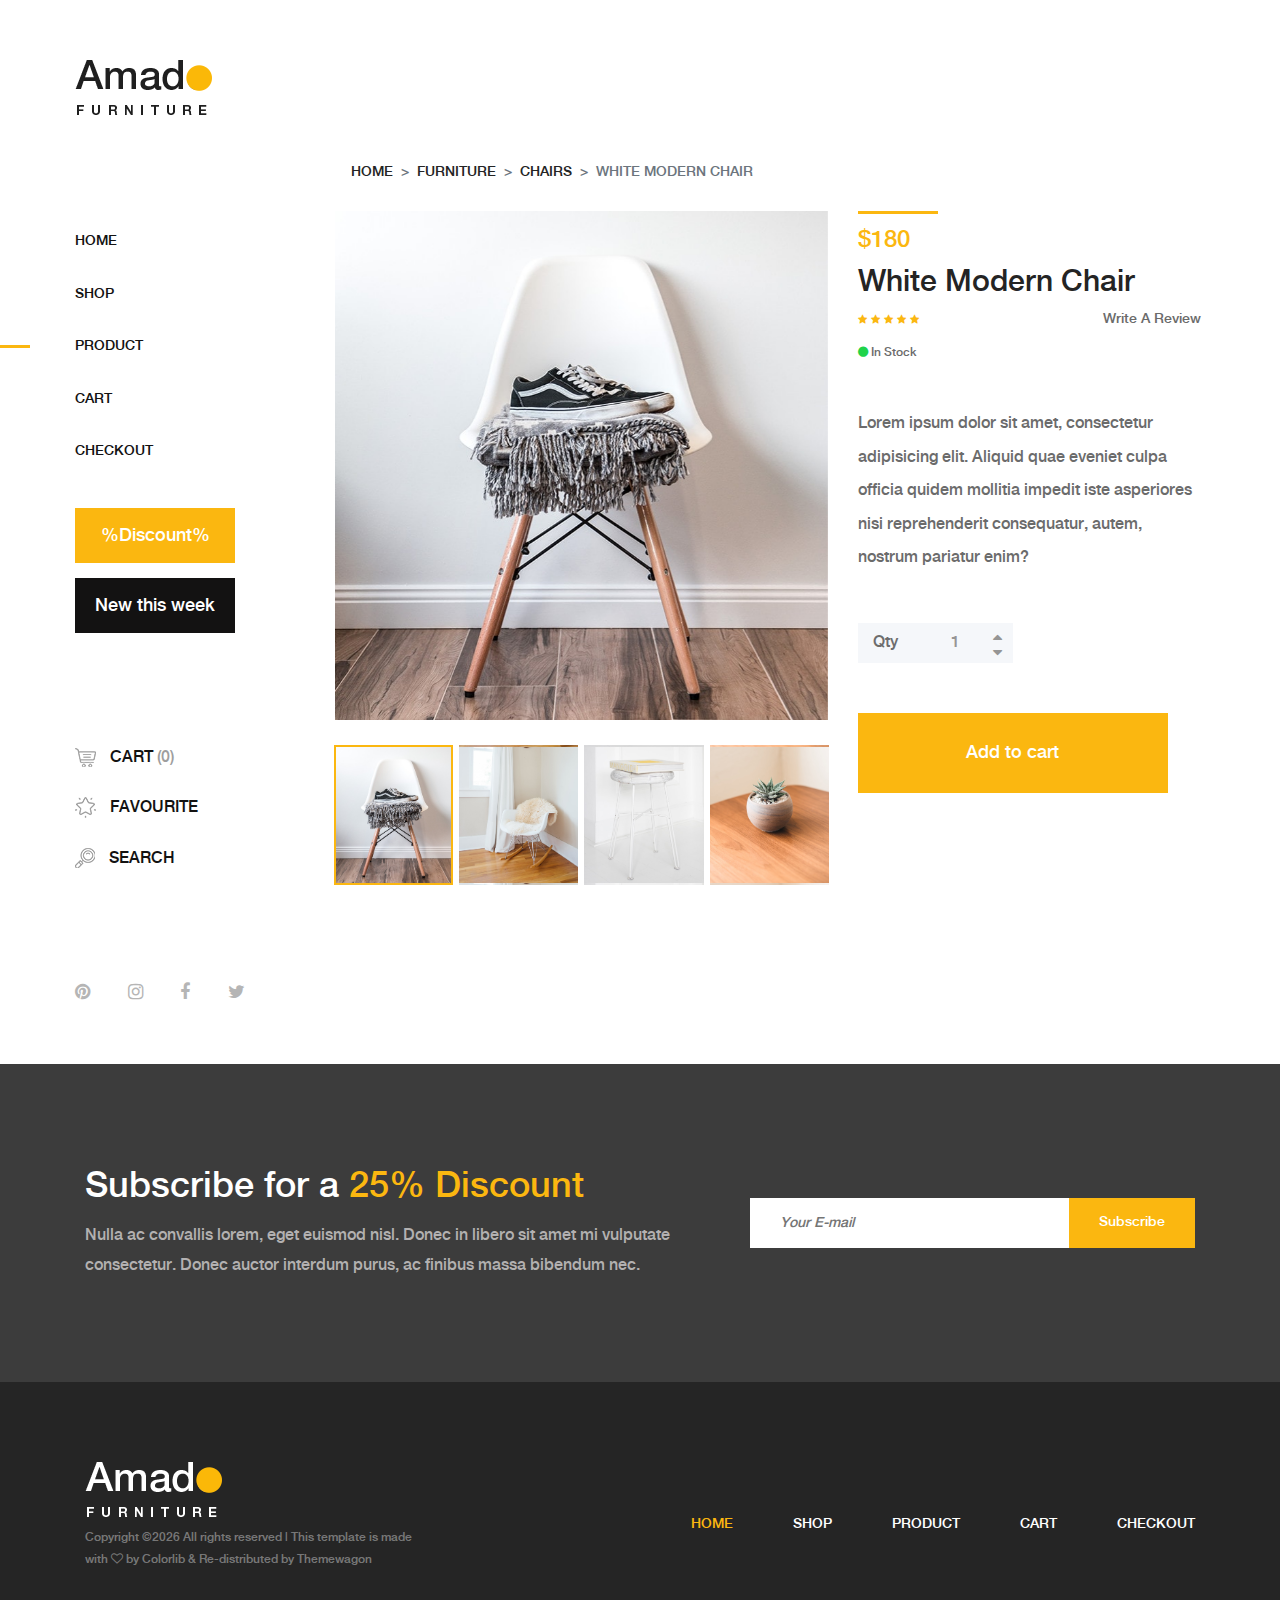
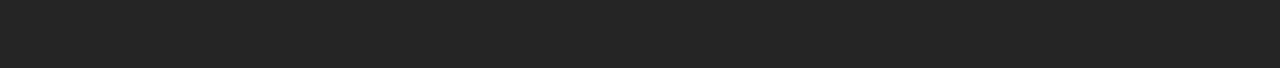
==== www/product-details.html @ fb623003 "push basetemplate" ====
<!DOCTYPE html>
<html lang="en">

<head>
    <meta charset="UTF-8">
    <meta name="description" content="">
    <meta http-equiv="X-UA-Compatible" content="IE=edge">
    <meta name="viewport" content="width=device-width, initial-scale=1, shrink-to-fit=no">
    <!-- The above 4 meta tags *must* come first in the head; any other head content must come *after* these tags -->

    <!-- Title  -->
    <title>Amado - Furniture Ecommerce Template | Product Details</title>

    <!-- Favicon  -->
    <link rel="icon" href="img/core-img/favicon.ico">

    <!-- Core Style CSS -->
    <link rel="stylesheet" href="css/core-style.css">
    <link rel="stylesheet" href="style.css">

</head>

<body>
    <!-- Search Wrapper Area Start -->
    <div class="search-wrapper section-padding-100">
        <div class="search-close">
            <i class="fa fa-close" aria-hidden="true"></i>
        </div>
        <div class="container">
            <div class="row">
                <div class="col-12">
                    <div class="search-content">
                        <form action="#" method="get">
                            <input type="search" name="search" id="search" placeholder="Type your keyword...">
                            <button type="submit"><img src="img/core-img/search.png" alt=""></button>
                        </form>
                    </div>
                </div>
            </div>
        </div>
    </div>
    <!-- Search Wrapper Area End -->

    <!-- ##### Main Content Wrapper Start ##### -->
    <div class="main-content-wrapper d-flex clearfix">

        <!-- Mobile Nav (max width 767px)-->
        <div class="mobile-nav">
            <!-- Navbar Brand -->
            <div class="amado-navbar-brand">
                <a href="index.html"><img src="img/core-img/logo.png" alt=""></a>
            </div>
            <!-- Navbar Toggler -->
            <div class="amado-navbar-toggler">
                <span></span><span></span><span></span>
            </div>
        </div>

        <!-- Header Area Start -->
        <header class="header-area clearfix">
            <!-- Close Icon -->
            <div class="nav-close">
                <i class="fa fa-close" aria-hidden="true"></i>
            </div>
            <!-- Logo -->
            <div class="logo">
                <a href="index.html"><img src="img/core-img/logo.png" alt=""></a>
            </div>
            <!-- Amado Nav -->
            <nav class="amado-nav">
                <ul>
                    <li><a href="index.html">Home</a></li>
                    <li><a href="shop.html">Shop</a></li>
                    <li class="active"><a href="product-details.html">Product</a></li>
                    <li><a href="cart.html">Cart</a></li>
                    <li><a href="checkout.html">Checkout</a></li>
                </ul>
            </nav>
            <!-- Button Group -->
            <div class="amado-btn-group mt-30 mb-100">
                <a href="#" class="btn amado-btn mb-15">%Discount%</a>
                <a href="#" class="btn amado-btn active">New this week</a>
            </div>
            <!-- Cart Menu -->
            <div class="cart-fav-search mb-100">
                <a href="cart.html" class="cart-nav"><img src="img/core-img/cart.png" alt=""> Cart <span>(0)</span></a>
                <a href="#" class="fav-nav"><img src="img/core-img/favorites.png" alt=""> Favourite</a>
                <a href="#" class="search-nav"><img src="img/core-img/search.png" alt=""> Search</a>
            </div>
            <!-- Social Button -->
            <div class="social-info d-flex justify-content-between">
                <a href="#"><i class="fa fa-pinterest" aria-hidden="true"></i></a>
                <a href="#"><i class="fa fa-instagram" aria-hidden="true"></i></a>
                <a href="#"><i class="fa fa-facebook" aria-hidden="true"></i></a>
                <a href="#"><i class="fa fa-twitter" aria-hidden="true"></i></a>
            </div>
        </header>
        <!-- Header Area End -->

        <!-- Product Details Area Start -->
        <div class="single-product-area section-padding-100 clearfix">
            <div class="container-fluid">

                <div class="row">
                    <div class="col-12">
                        <nav aria-label="breadcrumb">
                            <ol class="breadcrumb mt-50">
                                <li class="breadcrumb-item"><a href="#">Home</a></li>
                                <li class="breadcrumb-item"><a href="#">Furniture</a></li>
                                <li class="breadcrumb-item"><a href="#">Chairs</a></li>
                                <li class="breadcrumb-item active" aria-current="page">white modern chair</li>
                            </ol>
                        </nav>
                    </div>
                </div>

                <div class="row">
                    <div class="col-12 col-lg-7">
                        <div class="single_product_thumb">
                            <div id="product_details_slider" class="carousel slide" data-ride="carousel">
                                <ol class="carousel-indicators">
                                    <li class="active" data-target="#product_details_slider" data-slide-to="0" style="background-image: url(img/product-img/pro-big-1.jpg);">
                                    </li>
                                    <li data-target="#product_details_slider" data-slide-to="1" style="background-image: url(img/product-img/pro-big-2.jpg);">
                                    </li>
                                    <li data-target="#product_details_slider" data-slide-to="2" style="background-image: url(img/product-img/pro-big-3.jpg);">
                                    </li>
                                    <li data-target="#product_details_slider" data-slide-to="3" style="background-image: url(img/product-img/pro-big-4.jpg);">
                                    </li>
                                </ol>
                                <div class="carousel-inner">
                                    <div class="carousel-item active">
                                        <a class="gallery_img" href="img/product-img/pro-big-1.jpg">
                                            <img class="d-block w-100" src="img/product-img/pro-big-1.jpg" alt="First slide">
                                        </a>
                                    </div>
                                    <div class="carousel-item">
                                        <a class="gallery_img" href="img/product-img/pro-big-2.jpg">
                                            <img class="d-block w-100" src="img/product-img/pro-big-2.jpg" alt="Second slide">
                                        </a>
                                    </div>
                                    <div class="carousel-item">
                                        <a class="gallery_img" href="img/product-img/pro-big-3.jpg">
                                            <img class="d-block w-100" src="img/product-img/pro-big-3.jpg" alt="Third slide">
                                        </a>
                                    </div>
                                    <div class="carousel-item">
                                        <a class="gallery_img" href="img/product-img/pro-big-4.jpg">
                                            <img class="d-block w-100" src="img/product-img/pro-big-4.jpg" alt="Fourth slide">
                                        </a>
                                    </div>
                                </div>
                            </div>
                        </div>
                    </div>
                    <div class="col-12 col-lg-5">
                        <div class="single_product_desc">
                            <!-- Product Meta Data -->
                            <div class="product-meta-data">
                                <div class="line"></div>
                                <p class="product-price">$180</p>
                                <a href="product-details.html">
                                    <h6>White Modern Chair</h6>
                                </a>
                                <!-- Ratings & Review -->
                                <div class="ratings-review mb-15 d-flex align-items-center justify-content-between">
                                    <div class="ratings">
                                        <i class="fa fa-star" aria-hidden="true"></i>
                                        <i class="fa fa-star" aria-hidden="true"></i>
                                        <i class="fa fa-star" aria-hidden="true"></i>
                                        <i class="fa fa-star" aria-hidden="true"></i>
                                        <i class="fa fa-star" aria-hidden="true"></i>
                                    </div>
                                    <div class="review">
                                        <a href="#">Write A Review</a>
                                    </div>
                                </div>
                                <!-- Avaiable -->
                                <p class="avaibility"><i class="fa fa-circle"></i> In Stock</p>
                            </div>

                            <div class="short_overview my-5">
                                <p>Lorem ipsum dolor sit amet, consectetur adipisicing elit. Aliquid quae eveniet culpa officia quidem mollitia impedit iste asperiores nisi reprehenderit consequatur, autem, nostrum pariatur enim?</p>
                            </div>

                            <!-- Add to Cart Form -->
                            <form class="cart clearfix" method="post">
                                <div class="cart-btn d-flex mb-50">
                                    <p>Qty</p>
                                    <div class="quantity">
                                        <span class="qty-minus" onclick="var effect = document.getElementById('qty'); var qty = effect.value; if( !isNaN( qty ) &amp;&amp; qty &gt; 1 ) effect.value--;return false;"><i class="fa fa-caret-down" aria-hidden="true"></i></span>
                                        <input type="number" class="qty-text" id="qty" step="1" min="1" max="300" name="quantity" value="1">
                                        <span class="qty-plus" onclick="var effect = document.getElementById('qty'); var qty = effect.value; if( !isNaN( qty )) effect.value++;return false;"><i class="fa fa-caret-up" aria-hidden="true"></i></span>
                                    </div>
                                </div>
                                <button type="submit" name="addtocart" value="5" class="btn amado-btn">Add to cart</button>
                            </form>

                        </div>
                    </div>
                </div>
            </div>
        </div>
        <!-- Product Details Area End -->
    </div>
    <!-- ##### Main Content Wrapper End ##### -->

    <!-- ##### Newsletter Area Start ##### -->
    <section class="newsletter-area section-padding-100-0">
        <div class="container">
            <div class="row align-items-center">
                <!-- Newsletter Text -->
                <div class="col-12 col-lg-6 col-xl-7">
                    <div class="newsletter-text mb-100">
                        <h2>Subscribe for a <span>25% Discount</span></h2>
                        <p>Nulla ac convallis lorem, eget euismod nisl. Donec in libero sit amet mi vulputate consectetur. Donec auctor interdum purus, ac finibus massa bibendum nec.</p>
                    </div>
                </div>
                <!-- Newsletter Form -->
                <div class="col-12 col-lg-6 col-xl-5">
                    <div class="newsletter-form mb-100">
                        <form action="#" method="post">
                            <input type="email" name="email" class="nl-email" placeholder="Your E-mail">
                            <input type="submit" value="Subscribe">
                        </form>
                    </div>
                </div>
            </div>
        </div>
    </section>
    <!-- ##### Newsletter Area End ##### -->

    <!-- ##### Footer Area Start ##### -->
    <footer class="footer_area clearfix">
        <div class="container">
            <div class="row align-items-center">
                <!-- Single Widget Area -->
                <div class="col-12 col-lg-4">
                    <div class="single_widget_area">
                        <!-- Logo -->
                        <div class="footer-logo mr-50">
                            <a href="index.html"><img src="img/core-img/logo2.png" alt=""></a>
                        </div>
                        <!-- Copywrite Text -->
                        <p class="copywrite"><!-- Link back to Colorlib can't be removed. Template is licensed under CC BY 3.0. -->
Copyright &copy;<script>document.write(new Date().getFullYear());</script> All rights reserved | This template is made with <i class="fa fa-heart-o" aria-hidden="true"></i> by <a href="https://colorlib.com" target="_blank">Colorlib</a> & Re-distributed by <a href="https://themewagon.com/" target="_blank">Themewagon</a>
<!-- Link back to Colorlib can't be removed. Template is licensed under CC BY 3.0. --></p>
                    </div>
                </div>
                <!-- Single Widget Area -->
                <div class="col-12 col-lg-8">
                    <div class="single_widget_area">
                        <!-- Footer Menu -->
                        <div class="footer_menu">
                            <nav class="navbar navbar-expand-lg justify-content-end">
                                <button class="navbar-toggler" type="button" data-toggle="collapse" data-target="#footerNavContent" aria-controls="footerNavContent" aria-expanded="false" aria-label="Toggle navigation"><i class="fa fa-bars"></i></button>
                                <div class="collapse navbar-collapse" id="footerNavContent">
                                    <ul class="navbar-nav ml-auto">
                                        <li class="nav-item active">
                                            <a class="nav-link" href="index.html">Home</a>
                                        </li>
                                        <li class="nav-item">
                                            <a class="nav-link" href="shop.html">Shop</a>
                                        </li>
                                        <li class="nav-item">
                                            <a class="nav-link" href="product-details.html">Product</a>
                                        </li>
                                        <li class="nav-item">
                                            <a class="nav-link" href="cart.html">Cart</a>
                                        </li>
                                        <li class="nav-item">
                                            <a class="nav-link" href="checkout.html">Checkout</a>
                                        </li>
                                    </ul>
                                </div>
                            </nav>
                        </div>
                    </div>
                </div>
            </div>
        </div>
    </footer>
    <!-- ##### Footer Area End ##### -->

    <!-- ##### jQuery (Necessary for All JavaScript Plugins) ##### -->
    <script src="js/jquery/jquery-2.2.4.min.js"></script>
    <!-- Popper js -->
    <script src="js/popper.min.js"></script>
    <!-- Bootstrap js -->
    <script src="js/bootstrap.min.js"></script>
    <!-- Plugins js -->
    <script src="js/plugins.js"></script>
    <!-- Active js -->
    <script src="js/active.js"></script>

</body>

</html>
---- www/css/core-style.css ----
/* [Master Stylesheet v-1.0.0] */
/* :: :: 1.0 Import Fonts */
@import url(../css/bootstrap.min.css);
@import url(../css/owl.carousel.css);
@import url(../css/animate.css);
@import url(../css/magnific-popup.css);
@import url(../css/jquery-ui.min.css);
@import url(../css/nice-select.css);
@import url(../css/font-awesome.min.css);
@font-face {
  font-family: 'helveticaneuebold';
  src: url("../fonts/helvetica_neu_bold-webfont.woff2") format("woff2"), url("../fonts/helvetica_neu_bold-webfont.woff") format("woff");
  font-weight: normal;
  font-style: normal; }
@font-face {
  font-family: 'helveticaneuemedium';
  src: url("../fonts/helveticaneue_medium-webfont.woff2") format("woff2"), url("../fonts/helveticaneue_medium-webfont.woff") format("woff");
  font-weight: normal;
  font-style: normal; }
/* :: 2.0 Import All CSS */
/* :: 3.0 Base CSS */
* {
  margin: 0;
  padding: 0; }

body {
  font-family: "helveticaneuemedium";
  font-size: 16px; }

h1,
h2,
h3,
h4,
h5,
h6 {
  color: #242424;
  line-height: 1.3;
  font-weight: 400; }

p {
  color: #6d6d6d;
  font-size: 16px;
  line-height: 1.9;
  font-weight: 400; }

a {
  -webkit-transition: all 500ms ease 0s;
  transition: all 500ms ease 0s;
  text-decoration: none;
  outline: 0 solid transparent;
  color: #131212;
  font-weight: 400;
  font-size: 12px; }
  a:hover, a:focus {
    -webkit-transition: all 500ms ease 0s;
    transition: all 500ms ease 0s;
    text-decoration: none;
    outline: 0 solid transparent;
    color: #131212;
    font-weight: 400;
    font-size: 12px; }

ul,
ol {
  margin: 0; }
  ul li,
  ol li {
    list-style: none; }

img {
  height: auto;
  max-width: 100%; }

/* Spacing */
.mt-15 {
  margin-top: 15px !important; }

.mt-30 {
  margin-top: 30px !important; }

.mt-50 {
  margin-top: 50px !important; }

.mt-70 {
  margin-top: 70px !important; }

.mt-100 {
  margin-top: 100px !important; }

.mb-15 {
  margin-bottom: 15px !important; }

.mb-30 {
  margin-bottom: 30px !important; }

.mb-50 {
  margin-bottom: 50px !important; }

.mb-70 {
  margin-bottom: 70px !important; }

.mb-100 {
  margin-bottom: 100px !important; }

.ml-15 {
  margin-left: 15px !important; }

.ml-30 {
  margin-left: 30px !important; }

.ml-50 {
  margin-left: 50px !important; }

.mr-15 {
  margin-right: 15px !important; }

.mr-30 {
  margin-right: 30px !important; }

.mr-50 {
  margin-right: 50px !important; }

/* Height */
.height-400 {
  height: 400px !important; }

.height-500 {
  height: 500px !important; }

.height-600 {
  height: 600px !important; }

.height-700 {
  height: 700px !important; }

.height-800 {
  height: 800px !important; }

/* Section Padding */
.section-padding-100 {
  padding-top: 100px;
  padding-bottom: 100px; }

.section-padding-100-0 {
  padding-top: 100px;
  padding-bottom: 0; }

.section-padding-0-100 {
  padding-top: 0;
  padding-bottom: 100px; }

/* Section Heading */
.section-heading {
  margin-bottom: 50px;
  position: relative;
  z-index: 1; }
  .section-heading h2 {
    font-size: 30px;
    margin-bottom: 0;
    text-transform: capitalize;
    font-weight: 600; }
  .section-heading.text-left {
    text-align: left !important; }

/* Miscellaneous */
.bg-img {
  background-position: center center;
  background-size: cover;
  background-repeat: no-repeat; }

.bg-white {
  background-color: #ffffff !important; }

.bg-dark {
  background-color: #000000 !important; }

.bg-transparent {
  background-color: transparent !important; }

.font-bold {
  font-weight: 700; }

.font-light {
  font-weight: 300; }

.bg-overlay,
.bg-overlay-white {
  position: relative;
  z-index: 2;
  background-position: center center;
  background-size: cover; }
  .bg-overlay:hover,
  .bg-overlay-white:hover {
    position: absolute;
    z-index: -1;
    top: 0;
    left: 0;
    width: 100%;
    height: 100%;
    content: ""; }

.bg-overlay:hover {
  background-color: rgba(0, 0, 0, 0.5); }

.bg-overlay-white:hover {
  background-color: rgba(255, 255, 255, 0.9); }

.mfp-image-holder .mfp-close,
.mfp-iframe-holder .mfp-close {
  color: #FFF;
  right: 0;
  padding-right: 0;
  width: 30px;
  height: 30px;
  background-color: #fbb710;
  line-height: 30px;
  text-align: center;
  position: absolute;
  top: 40px;
  right: -30px; }
  @media only screen and (max-width: 767px) {
    .mfp-image-holder .mfp-close,
    .mfp-iframe-holder .mfp-close {
      right: 0; } }

.navbar-toggler {
  background-color: #fbb710;
  border-radius: 0;
  margin-bottom: 15px; }
  .navbar-toggler i {
    font-size: 12px;
    color: #fff; }

@media only screen and (min-width: 768px) and (max-width: 991px) {
  .navbar {
    display: block; } }
@media only screen and (max-width: 767px) {
  .navbar {
    display: block; } }

.mobile-nav {
  position: fixed;
  width: 100%;
  height: 70px;
  background-color: #fff;
  z-index: 3000;
  top: 0;
  left: 0;
  right: 0;
  padding: 0.5em 2em;
  -webkit-box-align: center;
  -ms-flex-align: center;
  -ms-grid-row-align: center;
  align-items: center;
  -webkit-box-pack: justify;
  -ms-flex-pack: justify;
  justify-content: space-between;
  box-shadow: 0 4px 15px 0 rgba(0, 0, 0, 0.15);
  display: none; }
  @media only screen and (max-width: 767px) {
    .mobile-nav {
      display: -webkit-box;
      display: -ms-flexbox;
      display: flex; } }
  .mobile-nav .amado-navbar-brand {
    -webkit-box-flex: 0;
    -ms-flex: 0 0 70px;
    flex: 0 0 70px;
    max-width: 70px; }
    .mobile-nav .amado-navbar-brand a {
      display: block;
      max-width: 70px; }
  .mobile-nav .amado-navbar-toggler {
    cursor: pointer; }
    .mobile-nav .amado-navbar-toggler span {
      width: 28px;
      height: 3px;
      background-color: #fbb710;
      display: block;
      margin-bottom: 5px;
      border-radius: 2px; }
      .mobile-nav .amado-navbar-toggler span:last-child {
        margin-bottom: 0; }

/* ScrollUp */
#scrollUp {
  background-color: #fbb710;
  border-radius: 0;
  bottom: 60px;
  box-shadow: 0 2px 6px 0 rgba(0, 0, 0, 0.3);
  color: #ffffff;
  font-size: 24px;
  height: 40px;
  line-height: 40px;
  right: 60px;
  text-align: center;
  width: 40px;
  -webkit-transition-duration: 500ms;
  transition-duration: 500ms; }
  #scrollUp:hover {
    background-color: #131212; }
  @media only screen and (max-width: 767px) {
    #scrollUp {
      bottom: 30px;
      right: 30px; } }

/* Essence Button */
.amado-btn {
  display: inline-block;
  min-width: 160px;
  height: 55px;
  color: #ffffff;
  border: none;
  border-radius: 0;
  padding: 0 7px;
  font-size: 18px;
  line-height: 56px;
  background-color: #fbb710;
  font-weight: 400; }
  .amado-btn.active, .amado-btn:hover, .amado-btn:focus {
    font-size: 18px;
    color: #ffffff;
    background-color: #131212; }

/* :: 4.0 Search Wrapper Area CSS */
.search-wrapper {
  position: fixed;
  z-index: 1;
  width: 100%;
  height: 260px;
  z-index: 5000;
  top: -350px;
  left: 0;
  background-color: #f5f7fa;
  -webkit-transition-duration: 500ms;
  transition-duration: 500ms; }
  .search-wrapper .search-content form {
    position: relative;
    z-index: 1;
    box-shadow: 0 0 5px rgba(0, 0, 0, 0.075); }
    .search-wrapper .search-content form input {
      width: 100%;
      height: 60px;
      border: none;
      padding-left: 50px;
      font-size: 14px;
      color: #6b6b6b; }
    .search-wrapper .search-content form button {
      position: absolute;
      top: 0;
      left: 0;
      border: none;
      width: 50px;
      height: 60px;
      z-index: 10;
      cursor: pointer;
      background-color: transparent;
      text-align: center; }
  .search-wrapper .search-close {
    -webkit-transition-duration: 500ms;
    transition-duration: 500ms;
    width: 40px;
    height: 40px;
    position: absolute;
    top: 0;
    right: 0;
    background-color: red;
    text-align: center;
    color: #fff;
    line-height: 40px;
    font-size: 12px;
    cursor: pointer;
    background-color: #fbb710; }
    .search-wrapper .search-close:hover {
      background-color: #131212; }

/* :: 5.0 Welcome Area CSS */
.main-content-wrapper {
  position: relative;
  z-index: 1;
  -webkit-transition-duration: 500ms;
  transition-duration: 500ms;
  -ms-flex-wrap: wrap;
  flex-wrap: wrap; }
  @media only screen and (max-width: 767px) {
    .main-content-wrapper {
      margin-top: 70px;
      z-index: 100; } }
  .main-content-wrapper .header-area {
    -webkit-transition-duration: 500ms;
    transition-duration: 500ms;
    position: relative;
    z-index: 1;
    -webkit-box-flex: 0;
    -ms-flex: 0 0 320px;
    flex: 0 0 320px;
    width: 320px;
    max-width: 320px;
    background-color: #fff;
    padding: 60px 75px; }
    @media only screen and (min-width: 768px) and (max-width: 991px) {
      .main-content-wrapper .header-area {
        -webkit-box-flex: 0;
        -ms-flex: 0 0 280px;
        flex: 0 0 280px;
        width: 280px;
        max-width: 280px;
        padding: 50px; } }
    @media only screen and (max-width: 767px) {
      .main-content-wrapper .header-area {
        -webkit-transition-duration: 500ms;
        transition-duration: 500ms;
        -webkit-box-flex: 0;
        -ms-flex: 0 0 320px;
        flex: 0 0 320px;
        width: 320px;
        max-width: 320px;
        position: fixed;
        z-index: 4000;
        top: 0;
        left: -350px;
        height: 100%;
        overflow-x: hidden;
        overflow-y: scroll;
        display: block; } }
    .main-content-wrapper .header-area.bp-xs-on {
      left: 0; }
    .main-content-wrapper .header-area .nav-close {
      -webkit-transition-duration: 500ms;
      transition-duration: 500ms;
      width: 40px;
      height: 40px;
      position: absolute;
      top: 0;
      right: 15px;
      background-color: red;
      text-align: center;
      color: #fff;
      line-height: 40px;
      font-size: 12px;
      cursor: pointer;
      background-color: #fbb710;
      display: none; }
      @media only screen and (max-width: 767px) {
        .main-content-wrapper .header-area .nav-close {
          display: block; } }
      .main-content-wrapper .header-area .nav-close:hover {
        background-color: #131212; }
    .main-content-wrapper .header-area .logo {
      margin-bottom: 100px;
      display: block; }
    .main-content-wrapper .header-area .amado-nav li a {
      font-size: 14px;
      text-transform: uppercase;
      position: relative;
      z-index: 1;
      padding: 20px 0;
      display: block;
      line-height: 0.9;
      color: #131212;
      font-weight: normal; }
      .main-content-wrapper .header-area .amado-nav li a::after {
        -webkit-transition-duration: 500ms;
        transition-duration: 500ms;
        width: 30px;
        height: 3px;
        position: absolute;
        top: 50%;
        margin-top: -1.5px;
        left: -150px;
        background-color: #fbb710;
        z-index: 10;
        content: ''; }
      .main-content-wrapper .header-area .amado-nav li a:hover, .main-content-wrapper .header-area .amado-nav li a:focus {
        color: #fbb710; }
    .main-content-wrapper .header-area .amado-nav li:hover a::after, .main-content-wrapper .header-area .amado-nav li:focus a::after {
      left: -75px; }
      @media only screen and (min-width: 768px) and (max-width: 991px) {
        .main-content-wrapper .header-area .amado-nav li:hover a::after, .main-content-wrapper .header-area .amado-nav li:focus a::after {
          left: -50px; } }
    .main-content-wrapper .header-area .amado-nav li.active a::after {
      left: -75px; }
      @media only screen and (min-width: 768px) and (max-width: 991px) {
        .main-content-wrapper .header-area .amado-nav li.active a::after {
          left: -50px; } }
    .main-content-wrapper .header-area .amado-btn-group .amado-btn {
      width: 160px;
      display: block; }
    .main-content-wrapper .header-area .cart-fav-search a {
      display: block;
      text-transform: uppercase;
      font-size: 16px;
      padding: 15px 0;
      color: #131212;
      line-height: 1; }
      .main-content-wrapper .header-area .cart-fav-search a .search-nav {
        padding-bottom: 0; }
      .main-content-wrapper .header-area .cart-fav-search a span {
        color: #9e9e9e; }
      .main-content-wrapper .header-area .cart-fav-search a img {
        margin-right: 10px; }
      .main-content-wrapper .header-area .cart-fav-search a:hover, .main-content-wrapper .header-area .cart-fav-search a:focus {
        color: #fbb710; }
    .main-content-wrapper .header-area .social-info a {
      color: #b5b5b5;
      display: inline-block; }
      .main-content-wrapper .header-area .social-info a i {
        font-size: 18px; }
      .main-content-wrapper .header-area .social-info a:hover, .main-content-wrapper .header-area .social-info a:focus {
        color: #fbb710; }
    @media only screen and (max-width: 767px) {
      .main-content-wrapper .header-area .social-info {
        margin-bottom: 75px; } }
  .main-content-wrapper .products-catagories-area {
    -webkit-box-flex: 0;
    -ms-flex: 0 0 calc(100% - 320px);
    flex: 0 0 calc(100% - 320px);
    width: calc(100% - 320px);
    max-width: calc(100% - 320px); }
    @media only screen and (min-width: 768px) and (max-width: 991px) {
      .main-content-wrapper .products-catagories-area {
        -webkit-box-flex: 0;
        -ms-flex: 0 0 calc(100% - 280px);
        flex: 0 0 calc(100% - 280px);
        width: calc(100% - 280px);
        max-width: calc(100% - 280px); } }
    @media only screen and (max-width: 767px) {
      .main-content-wrapper .products-catagories-area {
        -webkit-box-flex: 0;
        -ms-flex: 0 0 100%;
        flex: 0 0 100%;
        width: 100%;
        max-width: 100%; } }
  .main-content-wrapper .shop_sidebar_area {
    position: relative;
    z-index: 1;
    -webkit-box-flex: 0;
    -ms-flex: 0 0 230px;
    flex: 0 0 230px;
    width: 230px;
    max-width: 230px;
    background-color: #f5f7fa;
    padding: 100px 40px; }
    @media only screen and (min-width: 768px) and (max-width: 991px) {
      .main-content-wrapper .shop_sidebar_area {
        -webkit-box-flex: 0;
        -ms-flex: 0 0 180px;
        flex: 0 0 180px;
        width: 180px;
        max-width: 180px;
        padding: 100px 15px; } }
    @media only screen and (max-width: 767px) {
      .main-content-wrapper .shop_sidebar_area {
        -webkit-box-flex: 0;
        -ms-flex: 0 0 100%;
        flex: 0 0 100%;
        width: 100%;
        max-width: 100%;
        -webkit-box-ordinal-group: 3;
        -ms-flex-order: 2;
        order: 2; } }
  .main-content-wrapper .amado_product_area {
    position: relative;
    z-index: 1;
    -webkit-box-flex: 0;
    -ms-flex: 0 0 calc(95% - 550px);
    flex: 0 0 calc(95% - 550px);
    width: calc(95% - 550px);
    max-width: calc(95% - 550px); }
    @media only screen and (min-width: 992px) and (max-width: 1199px) {
      .main-content-wrapper .amado_product_area {
        -webkit-box-flex: 0;
        -ms-flex: 0 0 calc(100% - 550px);
        flex: 0 0 calc(100% - 550px);
        width: calc(100% - 550px);
        max-width: calc(100% - 550px); } }
    @media only screen and (min-width: 768px) and (max-width: 991px) {
      .main-content-wrapper .amado_product_area {
        -webkit-box-flex: 0;
        -ms-flex: 0 0 calc(100% - 460px);
        flex: 0 0 calc(100% - 460px);
        width: calc(100% - 460px);
        max-width: calc(100% - 460px); } }
    @media only screen and (max-width: 767px) {
      .main-content-wrapper .amado_product_area {
        -webkit-box-flex: 0;
        -ms-flex: 0 0 100%;
        flex: 0 0 100%;
        width: 100%;
        max-width: 100%;
        -webkit-box-ordinal-group: 2;
        -ms-flex-order: 1;
        order: 1;
        padding-top: 50px; } }
  .main-content-wrapper .cart-table-area {
    position: relative;
    z-index: 1;
    -webkit-box-flex: 0;
    -ms-flex: 0 0 calc(95% - 320px);
    flex: 0 0 calc(95% - 320px);
    width: calc(95% - 320px);
    max-width: calc(95% - 320px); }
    @media only screen and (min-width: 992px) and (max-width: 1199px) {
      .main-content-wrapper .cart-table-area {
        -webkit-box-flex: 0;
        -ms-flex: 0 0 calc(100% - 320px);
        flex: 0 0 calc(100% - 320px);
        width: calc(100% - 320px);
        max-width: calc(100% - 320px); } }
    @media only screen and (min-width: 768px) and (max-width: 991px) {
      .main-content-wrapper .cart-table-area {
        -webkit-box-flex: 0;
        -ms-flex: 0 0 calc(100% - 280px);
        flex: 0 0 calc(100% - 280px);
        width: calc(100% - 280px);
        max-width: calc(100% - 280px); } }
    @media only screen and (max-width: 767px) {
      .main-content-wrapper .cart-table-area {
        -webkit-box-flex: 0;
        -ms-flex: 0 0 100%;
        flex: 0 0 100%;
        width: 100%;
        max-width: 100%;
        padding-top: 0; } }
    .main-content-wrapper .cart-table-area .cart-title h2 {
      font-size: 30px;
      margin-bottom: 30px;
      color: #242424; }
    .main-content-wrapper .cart-table-area table thead {
      width: 100%;
      display: block; }
      .main-content-wrapper .cart-table-area table thead tr {
        display: -webkit-box;
        display: -ms-flexbox;
        display: flex;
        width: 100%;
        height: 40px;
        background-color: #f5f7fa; }
        .main-content-wrapper .cart-table-area table thead tr th {
          border-top: none;
          border-bottom: none;
          -webkit-box-flex: 0;
          -ms-flex: 0 0 25%;
          flex: 0 0 25%;
          width: 25%;
          max-width: 25%;
          font-size: 12px;
          color: #242424;
          text-transform: capitalize;
          font-weight: 400; }
    .main-content-wrapper .cart-table-area table tbody {
      width: 100%;
      display: block; }
      .main-content-wrapper .cart-table-area table tbody tr {
        display: -webkit-box;
        display: -ms-flexbox;
        display: flex;
        -webkit-box-align: center;
        -ms-flex-align: center;
        -ms-grid-row-align: center;
        align-items: center;
        width: 100%; }
        .main-content-wrapper .cart-table-area table tbody tr td {
          border: none;
          -webkit-box-flex: 0;
          -ms-flex: 0 0 25%;
          flex: 0 0 25%;
          width: 25%;
          max-width: 25%; }
          .main-content-wrapper .cart-table-area table tbody tr td h5 {
            font-size: 16px;
            color: #252525; }
            @media only screen and (min-width: 992px) and (max-width: 1199px) {
              .main-content-wrapper .cart-table-area table tbody tr td h5 {
                font-size: 14px; } }
            @media only screen and (min-width: 768px) and (max-width: 991px) {
              .main-content-wrapper .cart-table-area table tbody tr td h5 {
                font-size: 14px; } }
            @media only screen and (max-width: 767px) {
              .main-content-wrapper .cart-table-area table tbody tr td h5 {
                font-size: 12px; } }
          .main-content-wrapper .cart-table-area table tbody tr td .qty-btn p {
            margin-bottom: 0;
            line-height: 40px;
            height: 40px;
            padding: 0 15px;
            background-color: #f5f7fa;
            color: #242424;
            font-size: 14px; }
            @media only screen and (min-width: 768px) and (max-width: 991px) {
              .main-content-wrapper .cart-table-area table tbody tr td .qty-btn p {
                padding: 0 10px; } }
          .main-content-wrapper .cart-table-area table tbody tr td .qty-btn .quantity {
            position: relative;
            z-index: 1; }
            .main-content-wrapper .cart-table-area table tbody tr td .qty-btn .quantity input {
              text-align: center;
              background-color: #f5f7fa;
              height: 40px;
              width: 60px;
              border: none;
              -moz-appearance: textfield;
              -webkit-appearance: textfield;
              appearance: textfield;
              color: #242424;
              font-size: 14px; }
              @media only screen and (min-width: 768px) and (max-width: 991px) {
                .main-content-wrapper .cart-table-area table tbody tr td .qty-btn .quantity input {
                  width: 45px; } }
            .main-content-wrapper .cart-table-area table tbody tr td .qty-btn .quantity .qty-plus {
              position: absolute;
              right: 0;
              top: 0;
              line-height: 40px;
              width: 20px;
              text-align: center;
              height: 40px;
              cursor: pointer;
              color: #242424;
              font-size: 10px; }
            .main-content-wrapper .cart-table-area table tbody tr td .qty-btn .quantity .qty-minus {
              position: absolute;
              top: 0;
              right: 40px;
              line-height: 40px;
              width: 20px;
              height: 40px;
              text-align: center;
              cursor: pointer;
              color: #242424;
              font-size: 10px; }
              @media only screen and (min-width: 768px) and (max-width: 991px) {
                .main-content-wrapper .cart-table-area table tbody tr td .qty-btn .quantity .qty-minus {
                  right: 30px; } }
    .main-content-wrapper .cart-table-area .cart-summary {
      background-color: #f5f7fa;
      margin-top: 118px;
      position: relative;
      z-index: 1;
      padding: 30px 20px; }
      .main-content-wrapper .cart-table-area .cart-summary h5 {
        font-size: 18px;
        margin-bottom: 0; }
      .main-content-wrapper .cart-table-area .cart-summary .summary-table {
        margin-top: 30px; }
        .main-content-wrapper .cart-table-area .cart-summary .summary-table li {
          display: -webkit-box;
          display: -ms-flexbox;
          display: flex;
          -webkit-box-pack: justify;
          -ms-flex-pack: justify;
          justify-content: space-between;
          margin-bottom: 30px;
          text-transform: capitalize; }
          .main-content-wrapper .cart-table-area .cart-summary .summary-table li span {
            color: #6b6b6b;
            font-size: 14px; }
      .main-content-wrapper .cart-table-area .cart-summary .payment-method label {
        font-size: 14px;
        color: #6b6b6b;
        font-weight: 400;
        margin-bottom: 15px; }
  .main-content-wrapper .single-product-area {
    position: relative;
    z-index: 1;
    -webkit-box-flex: 0;
    -ms-flex: 0 0 calc(95% - 320px);
    flex: 0 0 calc(95% - 320px);
    width: calc(95% - 320px);
    max-width: calc(95% - 320px); }
    @media only screen and (min-width: 992px) and (max-width: 1199px) {
      .main-content-wrapper .single-product-area {
        -webkit-box-flex: 0;
        -ms-flex: 0 0 calc(100% - 320px);
        flex: 0 0 calc(100% - 320px);
        width: calc(100% - 320px);
        max-width: calc(100% - 320px); } }
    @media only screen and (min-width: 768px) and (max-width: 991px) {
      .main-content-wrapper .single-product-area {
        -webkit-box-flex: 0;
        -ms-flex: 0 0 calc(100% - 280px);
        flex: 0 0 calc(100% - 280px);
        width: calc(100% - 280px);
        max-width: calc(100% - 280px); } }
    @media only screen and (max-width: 767px) {
      .main-content-wrapper .single-product-area {
        -webkit-box-flex: 0;
        -ms-flex: 0 0 100%;
        flex: 0 0 100%;
        width: 100%;
        max-width: 100%;
        padding-top: 0; } }
    .main-content-wrapper .single-product-area .breadcrumb {
      background-color: transparent; }
      .main-content-wrapper .single-product-area .breadcrumb .breadcrumb-item {
        font-size: 14px;
        text-transform: uppercase; }
        .main-content-wrapper .single-product-area .breadcrumb .breadcrumb-item a {
          color: #242424;
          font-size: 14px;
          text-transform: uppercase; }
          .main-content-wrapper .single-product-area .breadcrumb .breadcrumb-item a:hover {
            color: #fbb710; }
      .main-content-wrapper .single-product-area .breadcrumb .breadcrumb-item + .breadcrumb-item::before {
        content: ">"; }
    .main-content-wrapper .single-product-area .single_product_thumb {
      position: relative;
      z-index: 1;
      margin-bottom: 170px; }
      .main-content-wrapper .single-product-area .single_product_thumb .carousel-indicators {
        margin: 0 7.5px;
        bottom: -165px; }
        @media only screen and (min-width: 992px) and (max-width: 1199px) {
          .main-content-wrapper .single-product-area .single_product_thumb .carousel-indicators {
            bottom: -105px; } }
        @media only screen and (min-width: 768px) and (max-width: 991px) {
          .main-content-wrapper .single-product-area .single_product_thumb .carousel-indicators {
            bottom: -105px; } }
        @media only screen and (max-width: 767px) {
          .main-content-wrapper .single-product-area .single_product_thumb .carousel-indicators {
            bottom: -95px; } }
        .main-content-wrapper .single-product-area .single_product_thumb .carousel-indicators li {
          -webkit-box-flex: 0;
          -ms-flex: 0 0 25%;
          flex: 0 0 25%;
          width: 25%;
          min-width: 25%;
          height: 140px;
          background-position: center center;
          background-size: cover;
          border: 2px solid transparent;
          cursor: pointer; }
          @media only screen and (min-width: 992px) and (max-width: 1199px) {
            .main-content-wrapper .single-product-area .single_product_thumb .carousel-indicators li {
              height: 80px; } }
          @media only screen and (min-width: 768px) and (max-width: 991px) {
            .main-content-wrapper .single-product-area .single_product_thumb .carousel-indicators li {
              height: 80px; } }
          @media only screen and (max-width: 767px) {
            .main-content-wrapper .single-product-area .single_product_thumb .carousel-indicators li {
              height: 70px; } }
          .main-content-wrapper .single-product-area .single_product_thumb .carousel-indicators li.active {
            border: 2px solid #fbb710; }
      .main-content-wrapper .single-product-area .single_product_thumb .carousel-item a {
        cursor: zoom-in; }
    .main-content-wrapper .single-product-area .single_product_desc {
      position: relative;
      z-index: 1; }
      .main-content-wrapper .single-product-area .single_product_desc .product-meta-data .line {
        width: 80px;
        height: 3px;
        background-color: #fbb710;
        margin-bottom: 15px;
        display: block; }
      .main-content-wrapper .single-product-area .single_product_desc .product-meta-data .product-price {
        font-size: 24px;
        font-weight: 400;
        color: #fbb710;
        line-height: 1;
        margin-bottom: 10px; }
      .main-content-wrapper .single-product-area .single_product_desc .product-meta-data a {
        display: block; }
        .main-content-wrapper .single-product-area .single_product_desc .product-meta-data a h6 {
          font-size: 30px;
          margin-bottom: 5px; }
          @media only screen and (min-width: 992px) and (max-width: 1199px) {
            .main-content-wrapper .single-product-area .single_product_desc .product-meta-data a h6 {
              font-size: 20px; } }
      .main-content-wrapper .single-product-area .single_product_desc .product-meta-data .ratings-review .ratings i {
        font-size: 10px;
        color: #fbb710; }
      .main-content-wrapper .single-product-area .single_product_desc .product-meta-data .ratings-review .review a {
        display: inline-block;
        color: #6b6b6b;
        font-size: 14px; }
      .main-content-wrapper .single-product-area .single_product_desc .product-meta-data .avaibility {
        margin-bottom: 0;
        font-size: 12px;
        color: #6b6b6b;
        line-height: 1; }
        .main-content-wrapper .single-product-area .single_product_desc .product-meta-data .avaibility i {
          color: #20d34a;
          font-size: 12px; }
      .main-content-wrapper .single-product-area .single_product_desc .short_overview p {
        line-height: 2.1;
        color: #6b6b6b; }
      .main-content-wrapper .single-product-area .single_product_desc .cart p {
        margin-bottom: 0;
        line-height: 40px;
        height: 40px;
        padding: 0 15px;
        background-color: #f5f7fa; }
      .main-content-wrapper .single-product-area .single_product_desc .cart .quantity {
        position: relative;
        z-index: 1; }
        .main-content-wrapper .single-product-area .single_product_desc .cart .quantity input {
          text-align: center;
          background-color: #f5f7fa;
          height: 40px;
          width: 100px;
          border: none;
          -moz-appearance: textfield;
          -webkit-appearance: textfield;
          appearance: textfield;
          color: #959595; }
        .main-content-wrapper .single-product-area .single_product_desc .cart .quantity .qty-plus {
          position: absolute;
          right: 0;
          top: 0;
          line-height: 30px;
          width: 30px;
          text-align: center;
          height: 20px;
          cursor: pointer;
          color: #959595; }
        .main-content-wrapper .single-product-area .single_product_desc .cart .quantity .qty-minus {
          position: absolute;
          top: 21px;
          right: 0;
          line-height: 1;
          width: 30px;
          height: 25px;
          text-align: center;
          cursor: pointer;
          color: #959595; }
      .main-content-wrapper .single-product-area .single_product_desc .cart .amado-btn {
        width: 310px;
        height: 80px;
        line-height: 80px; }
        @media only screen and (min-width: 992px) and (max-width: 1199px) {
          .main-content-wrapper .single-product-area .single_product_desc .cart .amado-btn {
            width: 250px; } }
        @media only screen and (max-width: 767px) {
          .main-content-wrapper .single-product-area .single_product_desc .cart .amado-btn {
            width: 280px; } }

.search-wrapper-on .search-wrapper {
  top: 0; }
.search-wrapper-on .main-content-wrapper {
  margin-top: 260px; }

.single-products-catagory {
  position: relative;
  z-index: 1;
  width: 33.33333%;
  top: 0; }
  @media only screen and (min-width: 992px) and (max-width: 1199px) {
    .single-products-catagory {
      width: 50%; } }
  @media only screen and (min-width: 768px) and (max-width: 991px) {
    .single-products-catagory {
      width: 100%; } }
  @media only screen and (max-width: 767px) {
    .single-products-catagory {
      width: 100%; } }
  @media only screen and (min-width: 576px) and (max-width: 767px) {
    .single-products-catagory {
      width: 50%; } }
  .single-products-catagory a {
    display: block;
    width: 100%;
    height: 100%;
    position: relative;
    z-index: 10; }
    .single-products-catagory a::after {
      -webkit-transition-duration: 250ms;
      transition-duration: 250ms;
      position: absolute;
      width: 100%;
      height: 100%;
      top: 0;
      left: 0;
      content: '';
      background-color: rgba(60, 60, 60, 0.7);
      z-index: 1;
      opacity: 0;
      visibility: visible; }
    .single-products-catagory a img {
      width: 100%; }
  .single-products-catagory .hover-content {
    position: absolute;
    top: 40px;
    left: 40px;
    z-index: 10; }
    @media only screen and (max-width: 767px) {
      .single-products-catagory .hover-content {
        top: 30px;
        left: 30px; } }
    .single-products-catagory .hover-content .line {
      width: 80px;
      height: 3px;
      background-color: #fbb710;
      display: block;
      margin-bottom: 15px; }
    .single-products-catagory .hover-content p {
      font-size: 16px;
      color: #6d6d6d;
      line-height: 1;
      margin-bottom: 5px;
      -webkit-transition-duration: 250ms;
      transition-duration: 250ms; }
    .single-products-catagory .hover-content h4 {
      margin-bottom: 0;
      -webkit-transition-duration: 250ms;
      transition-duration: 250ms; }
  .single-products-catagory:hover a::after, .single-products-catagory:focus a::after {
    opacity: 1;
    visibility: visible; }
  .single-products-catagory:hover .hover-content p,
  .single-products-catagory:hover .hover-content h4, .single-products-catagory:focus .hover-content p,
  .single-products-catagory:focus .hover-content h4 {
    color: #fff; }

/* :: 6.0 Newsletter Area CSS */
.newsletter-area {
  position: relative;
  z-index: 1;
  background-color: #3c3c3c; }
  .newsletter-area .newsletter-text {
    position: relative;
    z-index: 1; }
    .newsletter-area .newsletter-text h2 {
      font-size: 36px;
      margin-bottom: 10px;
      color: #fff; }
      @media only screen and (min-width: 992px) and (max-width: 1199px) {
        .newsletter-area .newsletter-text h2 {
          font-size: 30px; } }
      @media only screen and (max-width: 767px) {
        .newsletter-area .newsletter-text h2 {
          font-size: 30px; } }
      .newsletter-area .newsletter-text h2 span {
        color: #fbb710; }
    .newsletter-area .newsletter-text p {
      color: #b3b1b1;
      margin-bottom: 0; }
  .newsletter-area .newsletter-form form {
    position: relative;
    z-index: 1; }
    .newsletter-area .newsletter-form form input[type="email"] {
      width: 100%;
      height: 50px;
      background-color: #fff;
      color: #afafaf;
      font-size: 14px;
      font-style: italic;
      border: none;
      padding: 0 30px; }
    .newsletter-area .newsletter-form form input[type="submit"] {
      -webkit-transition-duration: 500ms;
      transition-duration: 500ms;
      height: 50px;
      background-color: #fbb710;
      color: #fff;
      font-size: 14px;
      padding: 0 30px;
      cursor: pointer;
      position: absolute;
      top: 0;
      right: 0;
      z-index: 10;
      border: none; }
      .newsletter-area .newsletter-form form input[type="submit"]:hover, .newsletter-area .newsletter-form form input[type="submit"]:focus {
        background-color: #fbb710;
        color: #fff; }

/* :: 7.0 Popular Products Area CSS */
.single-product-wrapper {
  position: relative;
  z-index: 1;
  margin-bottom: 50px;
  overflow: hidden;
  background-color: #ffffff; }
  .single-product-wrapper .product-img {
    position: relative;
    z-index: 1;
    overflow: hidden; }
    .single-product-wrapper .product-img img {
      width: 100%;
      -webkit-transition-duration: 500ms;
      transition-duration: 500ms; }
    .single-product-wrapper .product-img .hover-img {
      -webkit-transition-duration: 500ms;
      transition-duration: 500ms;
      position: absolute;
      top: 0;
      left: 0;
      width: 100%;
      z-index: 10;
      opacity: 0;
      visibility: hidden; }
  .single-product-wrapper .product-description {
    position: relative;
    z-index: 1;
    margin-top: 25px; }
    .single-product-wrapper .product-description .product-meta-data .line {
      width: 80px;
      height: 3px;
      background-color: #fbb710;
      margin-bottom: 15px;
      display: block; }
    .single-product-wrapper .product-description .product-meta-data .product-price {
      line-height: 1;
      color: #fbb710;
      font-size: 24px;
      margin-bottom: 10px; }
    .single-product-wrapper .product-description .product-meta-data a {
      display: block; }
      .single-product-wrapper .product-description .product-meta-data a h6 {
        margin-bottom: 0; }
    .single-product-wrapper .product-description .ratings-cart .ratings i {
      font-size: 10px;
      color: #fbb710; }
    .single-product-wrapper .product-description .ratings-cart .cart {
      display: block; }
  .single-product-wrapper:hover .product-img .hover-img {
    opacity: 1;
    visibility: visible; }
  .single-product-wrapper:hover .product-img .product-favourite a {
    opacity: 1;
    visibility: visible; }

.pagination {
  position: relative;
  z-index: 1; }
  .pagination .page-item .page-link {
    width: 40px;
    height: 40px;
    border: none;
    font-size: 16px;
    font-weight: 400;
    line-height: 40px;
    padding: 0;
    text-align: center;
    color: #242424; }
    .pagination .page-item .page-link:hover, .pagination .page-item .page-link:focus {
      color: #fff;
      box-shadow: none;
      background-color: #fbb710; }
  .pagination .page-item.active .page-link {
    color: #fff;
    box-shadow: none;
    background-color: #fbb710; }
  .pagination .page-item:first-child .page-link {
    margin-left: 0;
    border-top-left-radius: 0;
    border-bottom-left-radius: 0; }
  .pagination .page-item:last-child .page-link {
    margin-left: 0;
    border-top-right-radius: 0;
    border-bottom-right-radius: 0; }

/* :: 8.0 Footer Area CSS */
.footer_area {
  position: relative;
  z-index: 1;
  background-color: #252525;
  padding: 80px 0; }
  .footer_area .single_widget_area .copywrite {
    font-size: 12px;
    color: rgba(255, 255, 255, 0.4);
    margin-top: 10px; }
    .footer_area .single_widget_area .copywrite a {
      font-size: 12px;
      color: rgba(255, 255, 255, 0.4); }
      .footer_area .single_widget_area .copywrite a:hover {
        color: #fff; }
  .footer_area .single_widget_area .footer_menu {
    position: relative;
    z-index: 1;
    margin-left: auto; }
    .footer_area .single_widget_area .footer_menu .navbar {
      padding: 0; }
    .footer_area .single_widget_area .footer_menu .navbar-nav .nav-item .nav-link {
      padding: 10px 30px;
      color: #fff;
      text-transform: uppercase;
      font-size: 14px; }
      @media only screen and (min-width: 768px) and (max-width: 991px) {
        .footer_area .single_widget_area .footer_menu .navbar-nav .nav-item .nav-link {
          padding: 10px 0; } }
      @media only screen and (max-width: 767px) {
        .footer_area .single_widget_area .footer_menu .navbar-nav .nav-item .nav-link {
          padding: 10px 0; } }
      .footer_area .single_widget_area .footer_menu .navbar-nav .nav-item .nav-link:hover, .footer_area .single_widget_area .footer_menu .navbar-nav .nav-item .nav-link:focus {
        color: #fbb710; }
    .footer_area .single_widget_area .footer_menu .navbar-nav .nav-item.active .nav-link {
      color: #fbb710; }
    .footer_area .single_widget_area .footer_menu .navbar-nav .nav-item:last-child .nav-link {
      padding-right: 0; }

/* :: 9.0 Product Sidebar Area CSS */
.widget {
  position: relative;
  z-index: 1; }
  .widget .widget-title {
    font-size: 16px;
    text-transform: capitalize;
    color: #242424; }
  .widget .catagories-menu li a {
    text-transform: capitalize;
    font-size: 16px;
    padding: 15px 0 15px 20px;
    display: block;
    font-weight: 400;
    color: #959595; }
    .widget .catagories-menu li a:hover, .widget .catagories-menu li a:focus {
      color: #fbb710; }
  .widget .catagories-menu li.active a {
    color: #fbb710; }
  .widget.price .slider-range-price {
    background-color: #c7d2d8 !important;
    height: 2px;
    border: none; }
  .widget.price .ui-slider-handle {
    background-color: #fff;
    top: -7px;
    width: 18px;
    height: 18px;
    margin: 0;
    border: 2px solid #fbb710;
    border-radius: 50%; }
  .widget.price .ui-slider-range.ui-corner-all.ui-widget-header {
    background-color: #fbb710; }
  .widget.price .ui-slider-horizontal {
    height: 2px;
    background-color: #fbb710; }
  .widget.price .range-price {
    font-size: 16px;
    font-weight: 400;
    margin-top: 20px;
    text-transform: uppercase;
    color: #959595; }
  .widget.color .widget-desc ul {
    -ms-flex-wrap: wrap;
    flex-wrap: wrap; }
    .widget.color .widget-desc ul li {
      -webkit-box-flex: 0;
      -ms-flex: 0 0 25%;
      flex: 0 0 25%;
      width: 25%;
      margin-bottom: 15px; }
      .widget.color .widget-desc ul li a {
        width: 30px;
        height: 30px;
        display: block;
        border-radius: 50%;
        background-color: #ffffff;
        position: relative;
        z-index: 1;
        box-shadow: 0 0 3px rgba(0, 0, 0, 0.15); }
        .widget.color .widget-desc ul li a.color1 {
          background-color: #ffffff; }
        .widget.color .widget-desc ul li a.color2 {
          background-color: #969696; }
        .widget.color .widget-desc ul li a.color3 {
          background-color: #030303; }
        .widget.color .widget-desc ul li a.color4 {
          background-color: #0315ff; }
        .widget.color .widget-desc ul li a.color5 {
          background-color: #dc0647; }
        .widget.color .widget-desc ul li a.color6 {
          background-color: #fff56a; }
        .widget.color .widget-desc ul li a.color7 {
          background-color: #f26e51; }
        .widget.color .widget-desc ul li a.color8 {
          background-color: #9a8777; }
  .widget.brands .form-check {
    margin-bottom: 25px; }
    .widget.brands .form-check label {
      -webkit-transition-duration: 500ms;
      transition-duration: 500ms;
      font-size: 16px;
      color: #959595;
      font-weight: 400;
      cursor: pointer; }
      .widget.brands .form-check label:hover {
        color: #fbb710; }
    .widget.brands .form-check:last-child {
      margin-bottom: 0; }

.product-topbar {
  position: relative;
  z-index: 100;
  margin-bottom: 40px; }
  @media only screen and (min-width: 992px) and (max-width: 1199px) {
    .product-topbar .total-products {
      margin-bottom: 30px; } }
  @media only screen and (min-width: 768px) and (max-width: 991px) {
    .product-topbar .total-products {
      margin-bottom: 30px; } }
  @media only screen and (max-width: 767px) {
    .product-topbar .total-products {
      margin-bottom: 30px; } }
  .product-topbar .total-products p {
    margin-bottom: 15px;
    font-size: 14px;
    color: #242424;
    text-transform: uppercase; }
  .product-topbar .total-products .view a {
    -webkit-box-flex: 0;
    -ms-flex: 0 0 40px;
    flex: 0 0 40px;
    width: 40px;
    height: 40px;
    background-color: #131212;
    color: #fff;
    font-size: 16px;
    text-align: center;
    line-height: 44px; }
    .product-topbar .total-products .view a:first-child {
      background-color: #fbb710; }
  .product-topbar .product-sorting p {
    margin-bottom: 0;
    font-size: 14px;
    height: 40px;
    background-color: #f5f7fa;
    line-height: 40px;
    color: #959595;
    padding-left: 15px; }
    @media only screen and (min-width: 992px) and (max-width: 1199px) {
      .product-topbar .product-sorting p {
        font-size: 12px; } }
    @media only screen and (min-width: 768px) and (max-width: 991px) {
      .product-topbar .product-sorting p {
        font-size: 12px; } }
    @media only screen and (max-width: 767px) {
      .product-topbar .product-sorting p {
        font-size: 12px; } }
  .product-topbar .product-sorting form select {
    background-color: #f5f7fa;
    border: none;
    height: 40px;
    min-width: 80px; }
    @media only screen and (min-width: 768px) and (max-width: 991px) {
      .product-topbar .product-sorting form select {
        min-width: 60px; } }
    .product-topbar .product-sorting form select option {
      font-size: 12px;
      font-weight: 400;
      color: #242424;
      text-transform: uppercase;
      background-color: #f5f7fa; }
  .product-topbar .nice-select {
    border: none;
    font-size: 14px;
    font-weight: 400;
    height: 40px;
    padding-left: 0;
    line-height: 40px;
    margin: 0;
    background-color: #f5f7fa;
    border-radius: 0;
    text-align: center !important;
    min-width: 100px; }
    @media only screen and (min-width: 768px) and (max-width: 991px) {
      .product-topbar .nice-select {
        min-width: 60px;
        font-size: 12px; } }
    @media only screen and (max-width: 767px) {
      .product-topbar .nice-select {
        min-width: 60px;
        font-size: 12px; } }
    .product-topbar .nice-select .list {
      background-color: #f6f6f6;
      border-radius: 0;
      border: none; }
      .product-topbar .nice-select .list .option.selected {
        color: #fbb710; }

/* :: 10.0 Checkout Area CSS */
.checkout_details_area form .form-control {
  height: 60px;
  border: none;
  border-radius: 0;
  background-color: #f5f7fa;
  padding: 30px;
  color: #6b6b6b;
  font-size: 14px; }
.checkout_details_area form textarea.form-control {
  height: 210px; }
.checkout_details_area form .custom-control label {
  font-size: 14px;
  color: #6b6b6b; }
.checkout_details_area form .nice-select {
  border-radius: 0;
  height: 60px;
  line-height: 60px;
  background-color: #f5f7fa;
  border: none;
  color: #6b6b6b;
  font-size: 14px; }
  .checkout_details_area form .nice-select .list {
    width: 100%;
    border-radius: 0;
    background-color: #f5f7fa; }

/* ##### The End ##### */

/*# sourceMappingURL=core-style.css.map */
---- www/style.css ----
/* ####################################################
    :: Template Name: Essence - Fashion Ecommerce Template
    :: Author: Colorlib
    :: Author URL: https://colorlib.com
    :: Description: Essence is smart & elegant fashion e-commerce Template. It's suitable for all e-commerce business platform.
    :: Version: 1.0.0
    :: Created: April 27, 2018
    :: Last Updated: May 2, 2018
    #################################################### */

    /* ---------------------------------------
    ##### - PLACE YOUR CUSTOM CSS HERE - #####
    --------------------------------------- */
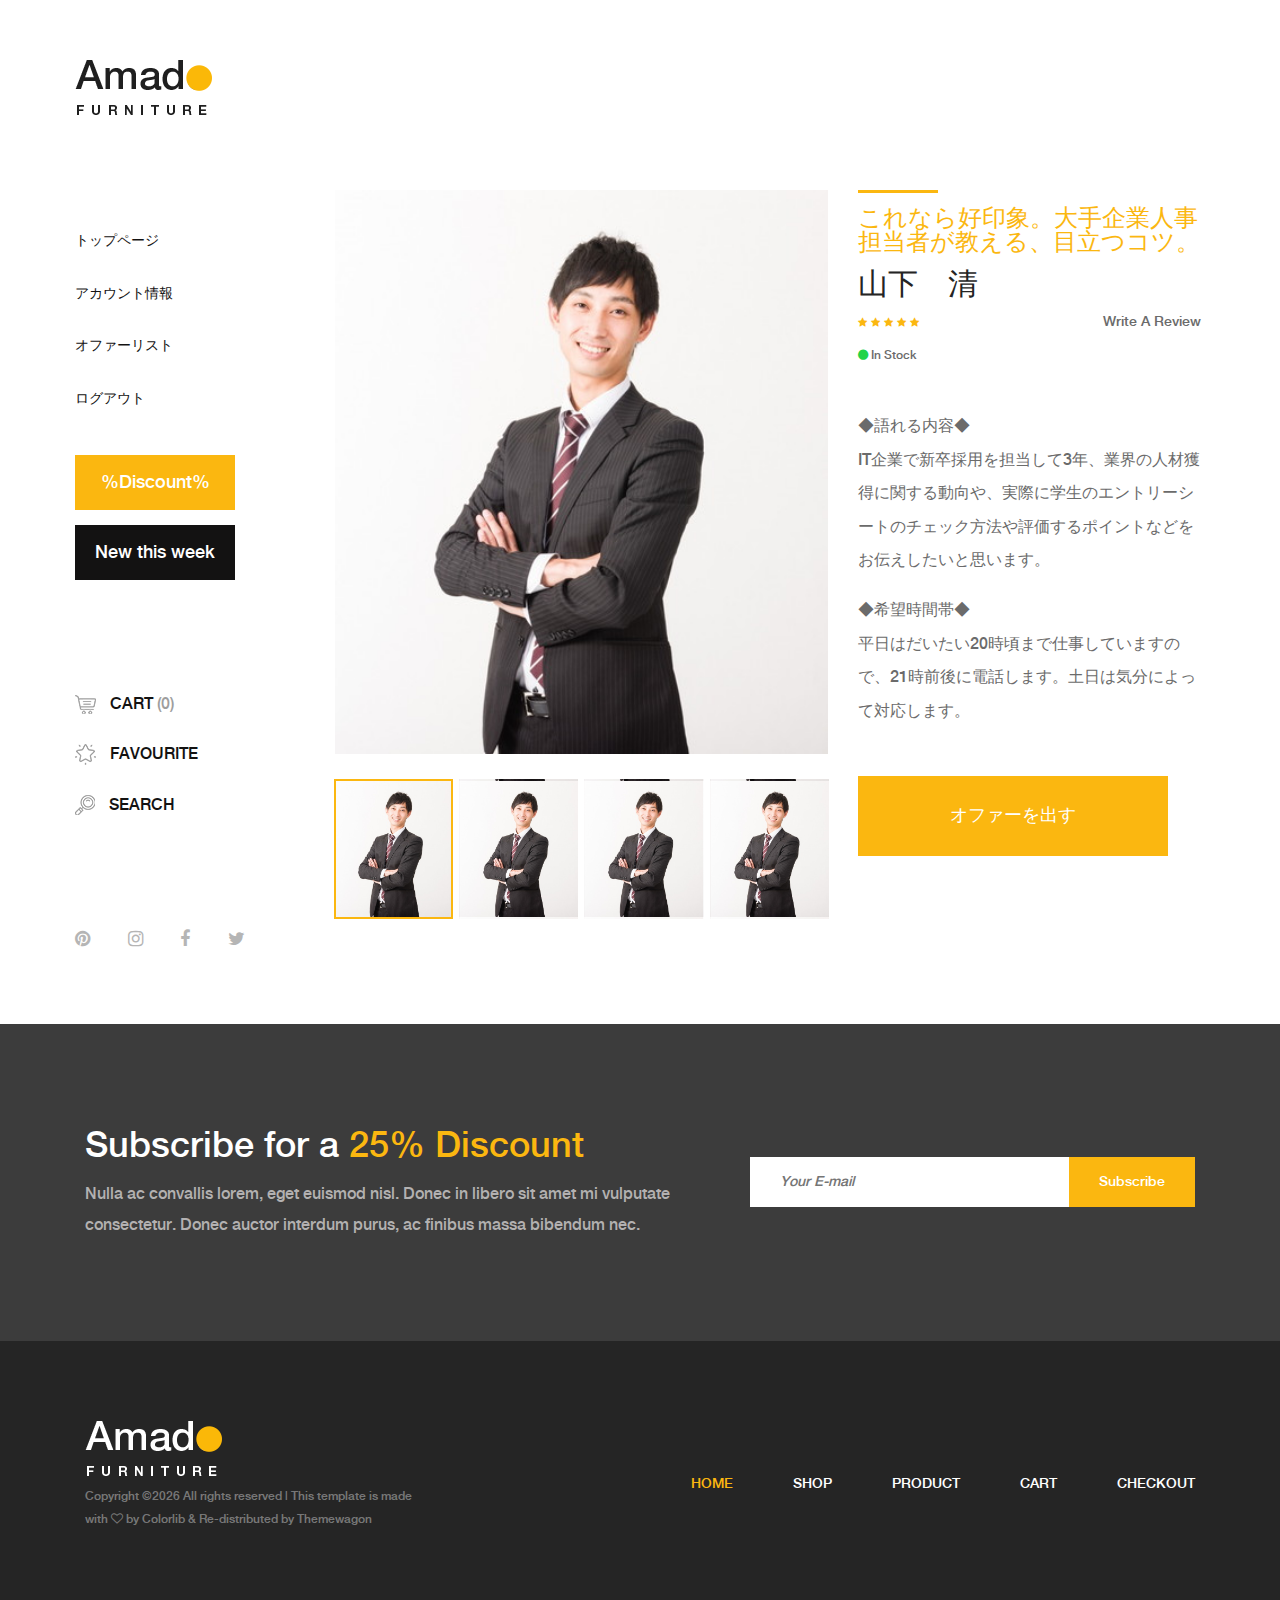
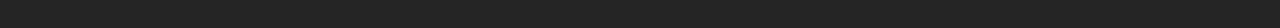
==== commit ed8e5eed: "update katalist-page" ====
--- a/www/product-details.html
+++ b/www/product-details.html
@@ -9,7 +9,7 @@
     <!-- The above 4 meta tags *must* come first in the head; any other head content must come *after* these tags -->
 
     <!-- Title  -->
-    <title>Amado - Furniture Ecommerce Template | Product Details</title>
+    <title>KATALI.ST - 聞ける、自由をつくる。 | カタリストページ</title>
 
     <!-- Favicon  -->
     <link rel="icon" href="img/core-img/favicon.ico">
@@ -69,11 +69,11 @@
             <!-- Amado Nav -->
             <nav class="amado-nav">
                 <ul>
-                    <li><a href="index.html">Home</a></li>
-                    <li><a href="shop.html">Shop</a></li>
-                    <li class="active"><a href="product-details.html">Product</a></li>
-                    <li><a href="cart.html">Cart</a></li>
-                    <li><a href="checkout.html">Checkout</a></li>
+                    <li><a href="index.html">トップページ</a></li>
+                    <li><a href="shop.html">アカウント情報</a></li>
+                    <li><a href="product-details.html">オファーリスト</a></li>
+                    <li><a href="cart.html">ログアウト</a></li>
+                    <!-- <li><a href="checkout.html">Checkout</a></li> -->
                 </ul>
             </nav>
             <!-- Button Group -->
@@ -105,10 +105,10 @@
                     <div class="col-12">
                         <nav aria-label="breadcrumb">
                             <ol class="breadcrumb mt-50">
-                                <li class="breadcrumb-item"><a href="#">Home</a></li>
+                                <!-- <li class="breadcrumb-item"><a href="#">Home</a></li>
                                 <li class="breadcrumb-item"><a href="#">Furniture</a></li>
                                 <li class="breadcrumb-item"><a href="#">Chairs</a></li>
-                                <li class="breadcrumb-item active" aria-current="page">white modern chair</li>
+                                <li class="breadcrumb-item active" aria-current="page">white modern chair</li> -->
                             </ol>
                         </nav>
                     </div>
@@ -119,34 +119,34 @@
                         <div class="single_product_thumb">
                             <div id="product_details_slider" class="carousel slide" data-ride="carousel">
                                 <ol class="carousel-indicators">
-                                    <li class="active" data-target="#product_details_slider" data-slide-to="0" style="background-image: url(img/product-img/pro-big-1.jpg);">
+                                    <li class="active" data-target="#product_details_slider" data-slide-to="0" style="background-image: url(img/katalist-sample/01/01.jpg);">
                                     </li>
-                                    <li data-target="#product_details_slider" data-slide-to="1" style="background-image: url(img/product-img/pro-big-2.jpg);">
+                                    <li data-target="#product_details_slider" data-slide-to="1" style="background-image: url(img/katalist-sample/01/01.jpg);">
                                     </li>
-                                    <li data-target="#product_details_slider" data-slide-to="2" style="background-image: url(img/product-img/pro-big-3.jpg);">
+                                    <li data-target="#product_details_slider" data-slide-to="2" style="background-image: url(img/katalist-sample/01/01.jpg);">
                                     </li>
-                                    <li data-target="#product_details_slider" data-slide-to="3" style="background-image: url(img/product-img/pro-big-4.jpg);">
+                                    <li data-target="#product_details_slider" data-slide-to="3" style="background-image: url(img/katalist-sample/01/01.jpg);">
                                     </li>
                                 </ol>
                                 <div class="carousel-inner">
                                     <div class="carousel-item active">
-                                        <a class="gallery_img" href="img/product-img/pro-big-1.jpg">
-                                            <img class="d-block w-100" src="img/product-img/pro-big-1.jpg" alt="First slide">
+                                        <a class="gallery_img" href="img/katalist-sample/01/01.jpg">
+                                            <img class="d-block w-100" src="img/katalist-sample/01/01.jpg" alt="First slide">
                                         </a>
                                     </div>
                                     <div class="carousel-item">
-                                        <a class="gallery_img" href="img/product-img/pro-big-2.jpg">
-                                            <img class="d-block w-100" src="img/product-img/pro-big-2.jpg" alt="Second slide">
+                                        <a class="gallery_img" href="img/katalist-sample/01/01.jpg">
+                                            <img class="d-block w-100" src="img/katalist-sample/01/01.jpg" alt="Second slide">
                                         </a>
                                     </div>
                                     <div class="carousel-item">
-                                        <a class="gallery_img" href="img/product-img/pro-big-3.jpg">
-                                            <img class="d-block w-100" src="img/product-img/pro-big-3.jpg" alt="Third slide">
+                                        <a class="gallery_img" href="img/katalist-sample/01/01.jpg">
+                                            <img class="d-block w-100" src="img/katalist-sample/01/01.jpg" alt="Third slide">
                                         </a>
                                     </div>
                                     <div class="carousel-item">
-                                        <a class="gallery_img" href="img/product-img/pro-big-4.jpg">
-                                            <img class="d-block w-100" src="img/product-img/pro-big-4.jpg" alt="Fourth slide">
+                                        <a class="gallery_img" href="img/katalist-sample/01/01.jpg">
+                                            <img class="d-block w-100" src="img/katalist-sample/01/01.jpg" alt="Fourth slide">
                                         </a>
                                     </div>
                                 </div>
@@ -158,9 +158,10 @@
                             <!-- Product Meta Data -->
                             <div class="product-meta-data">
                                 <div class="line"></div>
-                                <p class="product-price">$180</p>
+                                <p class="product-price">
+                                    これなら好印象。大手企業人事担当者が教える、目立つコツ。</p>
                                 <a href="product-details.html">
-                                    <h6>White Modern Chair</h6>
+                                    <h6>山下　清</h6>
                                 </a>
                                 <!-- Ratings & Review -->
                                 <div class="ratings-review mb-15 d-flex align-items-center justify-content-between">
@@ -180,20 +181,21 @@
                             </div>
 
                             <div class="short_overview my-5">
-                                <p>Lorem ipsum dolor sit amet, consectetur adipisicing elit. Aliquid quae eveniet culpa officia quidem mollitia impedit iste asperiores nisi reprehenderit consequatur, autem, nostrum pariatur enim?</p>
+                                <p>◆語れる内容◆<br>IT企業で新卒採用を担当して3年、業界の人材獲得に関する動向や、実際に学生のエントリーシートのチェック方法や評価するポイントなどをお伝えしたいと思います。<br></p>
+                                <p>◆希望時間帯◆<br>平日はだいたい20時頃まで仕事していますので、21時前後に電話します。土日は気分によって対応します。</p>
                             </div>
 
                             <!-- Add to Cart Form -->
                             <form class="cart clearfix" method="post">
-                                <div class="cart-btn d-flex mb-50">
+                                <!-- <div class="cart-btn d-flex mb-50">
                                     <p>Qty</p>
                                     <div class="quantity">
                                         <span class="qty-minus" onclick="var effect = document.getElementById('qty'); var qty = effect.value; if( !isNaN( qty ) &amp;&amp; qty &gt; 1 ) effect.value--;return false;"><i class="fa fa-caret-down" aria-hidden="true"></i></span>
                                         <input type="number" class="qty-text" id="qty" step="1" min="1" max="300" name="quantity" value="1">
                                         <span class="qty-plus" onclick="var effect = document.getElementById('qty'); var qty = effect.value; if( !isNaN( qty )) effect.value++;return false;"><i class="fa fa-caret-up" aria-hidden="true"></i></span>
                                     </div>
-                                </div>
-                                <button type="submit" name="addtocart" value="5" class="btn amado-btn">Add to cart</button>
+                                </div> -->
+                                <button type="submit" name="addtocart" value="5" class="btn amado-btn">オファーを出す</button>
                             </form>
 
                         </div>
--- a/www/css/core-style.css
+++ b/www/css/core-style.css
@@ -275,7 +275,7 @@
     .mobile-nav .amado-navbar-toggler span {
       width: 28px;
       height: 3px;
-      background-color: #fbb710;
+      background-color:#352e2b; /* #fbb710 */ 
       display: block;
       margin-bottom: 5px;
       border-radius: 2px; }
@@ -993,15 +993,33 @@
       display: block;
       margin-bottom: 15px; }
     .single-products-catagory .hover-content p {
-      font-size: 16px;
+      font-size: 25px;
       color: #6d6d6d;
       line-height: 1;
       margin-bottom: 5px;
+      margin-right: 20px;
       -webkit-transition-duration: 250ms;
+      text-shadow: 1px 1px 0 #fff;
       transition-duration: 250ms; }
     .single-products-catagory .hover-content h4 {
       margin-bottom: 0;
       -webkit-transition-duration: 250ms;
+      text-shadow: 1px 1px 0 #fff;
+      transition-duration: 250ms; }
+    .single-products-catagory .hover-content .tag-area {
+      margin-top: 5px;
+      margin-right: 20px;
+    }
+    .single-products-catagory .hover-content .tag-area .tag {
+      margin-bottom:3px;
+      margin-right:3px;
+      -webkit-transition-duration: 250ms;
+      /* border:solid 1px #000; */
+      display: inline-block;
+      background: #bbbeca;
+      color: #fff;
+      border-radius: 10px;
+      padding: 0px 7px;
       transition-duration: 250ms; }
   .single-products-catagory:hover a::after, .single-products-catagory:focus a::after {
     opacity: 1;
